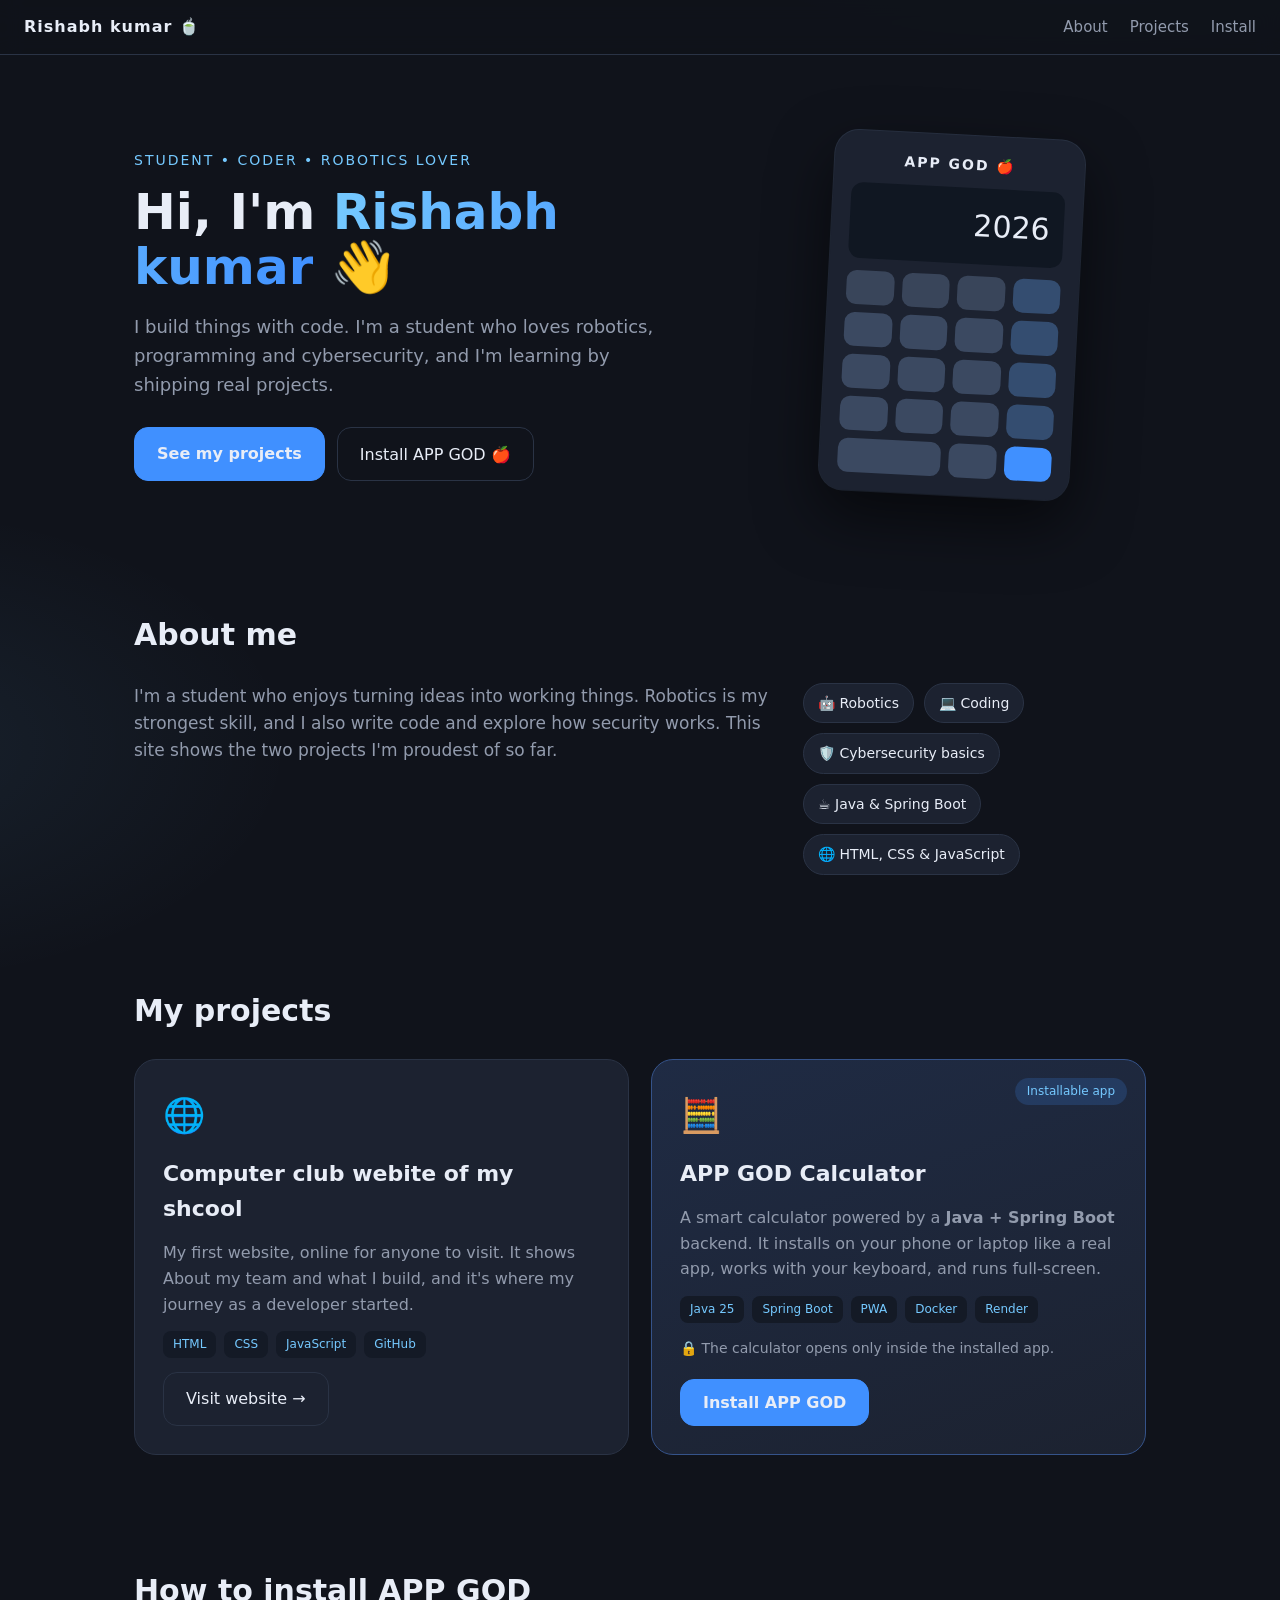
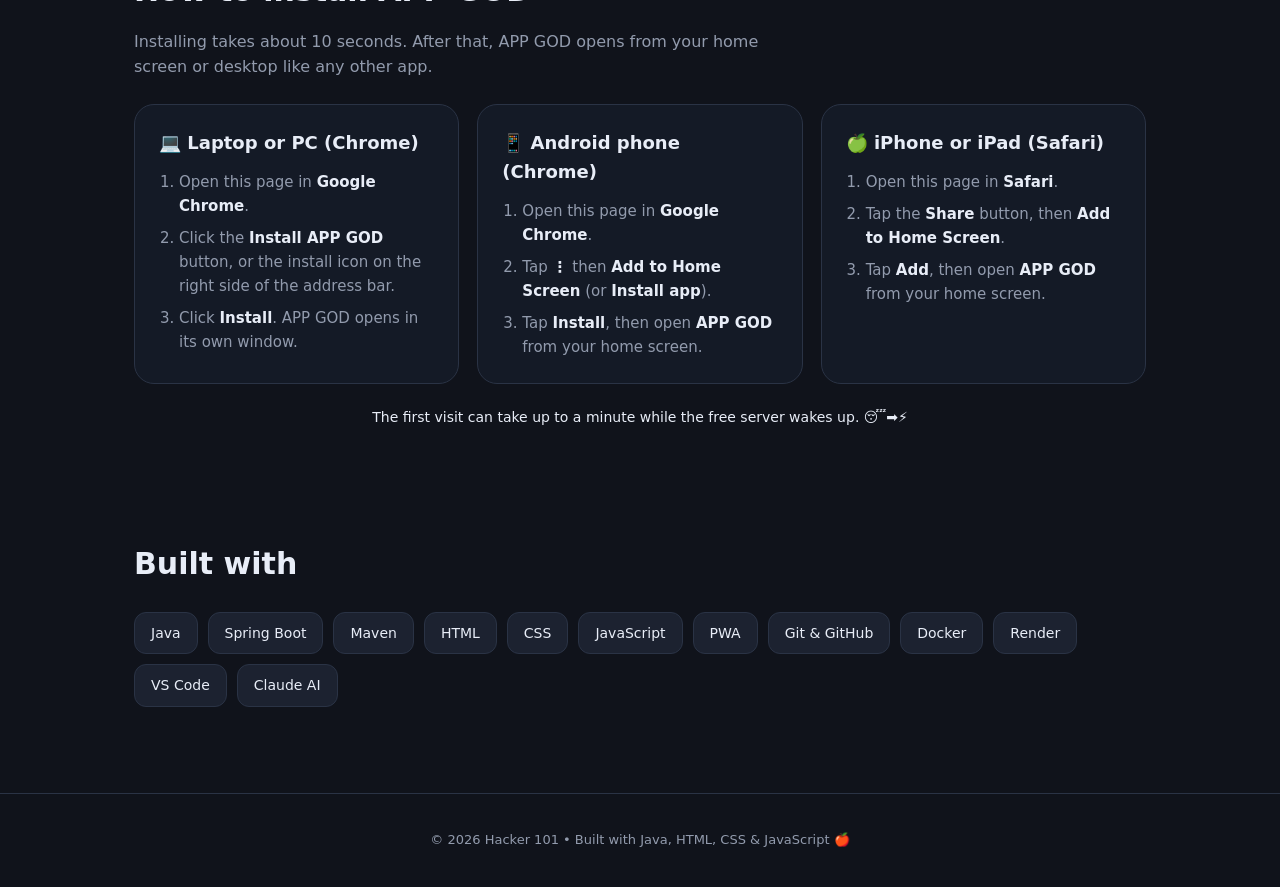
==== appgod/appgod/src/main/resources/static/index.html @ dd10c8e0 "Several cool things added" ====
<!DOCTYPE html>
<html lang="en">
<head>
    <meta charset="UTF-8">
    <meta name="viewport" content="width=device-width, initial-scale=1.0">
    <title>Hacker 101 | Student Developer &amp; APP GOD Calculator</title>
    <meta name="description" content="Hi, I'm Rishabh kumar, a student who loves coding, robotics and cybersecurity. Explore my personal portfolio website and install APP GOD, my Java-powered calculator app.">
    <meta name="theme-color" content="#10131b">
    <meta property="og:title" content="Rishabh kumar | Student Developer">
    <meta property="og:description" content="My portfolio website and APP GOD, a Java-powered installable calculator app.">
    <meta property="og:type" content="website">
    <link rel="manifest" href="manifest.json">
    <link rel="icon" href="icon-192.png">
    <link rel="apple-touch-icon" href="icon-192.png">
    <link rel="stylesheet" href="site.css">
</head>
<body>

<header class="nav">
    <a class="brand" href="#top">Rishabh kumar <span>🍵</span></a>
    <nav>
        <a href="#about">About</a>
        <a href="#projects">Projects</a>
        <a href="#install">Install</a>
    </nav>
</header>

<main id="top">

    <!-- HERO -->
    <section class="hero">
        <div class="hero-text">
            <p class="eyebrow">Student &bull; Coder &bull; Robotics lover</p>
            <h1>Hi, I'm <span class="grad">Rishabh kumar</span> 👋</h1>
            <p class="lead">I build things with code. I'm a student who loves robotics, programming and cybersecurity, and I'm learning by shipping real projects.</p>
            <div class="actions">
                <a class="btn primary" href="#projects">See my projects</a>
                <button class="btn ghost" id="heroInstall" type="button">Install APP GOD 🍎</button>
            </div>
        </div>

        <div class="hero-visual" aria-hidden="true">
            <div class="mini-calc">
                <div class="mini-title">APP GOD 🍎</div>
                <div class="mini-display">2026</div>
                <div class="mini-grid">
                    <i class="s"></i><i class="s"></i><i class="s"></i><i class="o"></i>
                    <i></i><i></i><i></i><i class="o"></i>
                    <i></i><i></i><i></i><i class="o"></i>
                    <i></i><i></i><i></i><i class="o"></i>
                    <i class="z"></i><i></i><i class="e"></i>
                </div>
            </div>
        </div>
    </section>

    <!-- ABOUT -->
    <section id="about" class="section">
        <h2>About me</h2>
        <div class="about-grid">
            <p>I'm a student who enjoys turning ideas into working things. Robotics is my strongest skill, and I also write code and explore how security works. This site shows the two projects I'm proudest of so far.</p>
            <ul class="skills">
                <li>🤖 Robotics</li>
                <li>💻 Coding</li>
                <li>🛡️ Cybersecurity basics</li>
                <li>☕ Java &amp; Spring Boot</li>
                <li>🌐 HTML, CSS &amp; JavaScript</li>
            </ul>
        </div>
    </section>

    <!-- PROJECTS -->
    <section id="projects" class="section">
        <h2>My projects</h2>
        <div class="cards">

            <article class="card">
                <div class="card-icon">🌐</div>
                <h3>Computer club webite of my shcool</h3>
                <p>My first website, online for anyone to visit. It shows About my team and what I build, and it's where my journey as a developer started.</p>
                <ul class="tags"><li>HTML</li><li>CSS</li><li>JavaScript</li><li>GitHub</li></ul>
                <a class="btn ghost" id="portfolioLink" href= "https://renuyadavdob1991-lab.github.io/Computer-club-website/#projects " target="_blank" rel="noopener">Visit website →</a>
            </article>

            <article class="card featured">
                <div class="badge">Installable app</div>
                <div class="card-icon">🧮</div>
                <h3>APP GOD Calculator</h3>
                <p>A smart calculator powered by a <strong>Java + Spring Boot</strong> backend. It installs on your phone or laptop like a real app, works with your keyboard, and runs full-screen.</p>
                <ul class="tags"><li>Java 25</li><li>Spring Boot</li><li>PWA</li><li>Docker</li><li>Render</li></ul>
                <p class="note">🔒 The calculator opens only inside the installed app.</p>
                <div class="actions">
                    <button class="btn primary" id="cardInstall" type="button">Install APP GOD</button>
                    <a class="btn ghost" id="openCalc" href="calculator.html" hidden>Open calculator</a>
                </div>
            </article>

        </div>
    </section>

    <!-- INSTALL -->
    <section id="install" class="section">
        <h2>How to install APP GOD</h2>
        <p class="sub" id="installMsg">Installing takes about 10 seconds. After that, APP GOD opens from your home screen or desktop like any other app.</p>
        <div class="steps">
            <div class="step-box">
                <h3>💻 Laptop or PC (Chrome)</h3>
                <ol>
                    <li>Open this page in <strong>Google Chrome</strong>.</li>
                    <li>Click the <strong>Install APP GOD</strong> button, or the install icon on the right side of the address bar.</li>
                    <li>Click <strong>Install</strong>. APP GOD opens in its own window.</li>
                </ol>
            </div>
            <div class="step-box">
                <h3>📱 Android phone (Chrome)</h3>
                <ol>
                    <li>Open this page in <strong>Google Chrome</strong>.</li>
                    <li>Tap <strong>⋮</strong> then <strong>Add to Home Screen</strong> (or <strong>Install app</strong>).</li>
                    <li>Tap <strong>Install</strong>, then open <strong>APP GOD</strong> from your home screen.</li>
                </ol>
            </div>
            <div class="step-box">
                <h3>🍏 iPhone or iPad (Safari)</h3>
                <ol>
                    <li>Open this page in <strong>Safari</strong>.</li>
                    <li>Tap the <strong>Share</strong> button, then <strong>Add to Home Screen</strong>.</li>
                    <li>Tap <strong>Add</strong>, then open <strong>APP GOD</strong> from your home screen.</li>
                </ol>
            </div>
        </div>
        <p class="note center">The first visit can take up to a minute while the free server wakes up. 😴➡️⚡</p>
    </section>

    <!-- BUILT WITH -->
    <section class="section">
        <h2>Built with</h2>
        <ul class="chips">
            <li>Java</li><li>Spring Boot</li><li>Maven</li><li>HTML</li><li>CSS</li><li>JavaScript</li>
            <li>PWA</li><li>Git &amp; GitHub</li><li>Docker</li><li>Render</li><li>VS Code</li><li>Claude AI</li>
        </ul>
    </section>

</main>

<footer class="foot">
    <p>&copy; 2026 Hacker 101 &bull; Built with Java, HTML, CSS &amp; JavaScript 🍎</p>
</footer>

<script src="site.js"></script>
</body>
</html>
---- appgod/appgod/src/main/resources/static/site.css ----
:root {
    --bg: #10131b;
    --panel: #1c2230;
    --panel-2: #141a26;
    --line: #2a3345;
    --text: #e8edf7;
    --muted: #929bad;
    --blue: #4090ff;
    --cyan: #75c9ff;
}

* {
    margin: 0;
    padding: 0;
    box-sizing: border-box;
}

html {
    scroll-behavior: smooth;
    scroll-padding-top: 76px;
}

body {
    font-family: system-ui, -apple-system, "Segoe UI", Roboto, Arial, sans-serif;
    background:
        radial-gradient(900px 500px at 85% -10%, rgba(64, 144, 255, 0.18), transparent 60%),
        radial-gradient(700px 400px at -10% 30%, rgba(117, 201, 255, 0.08), transparent 60%),
        var(--bg);
    color: var(--text);
    line-height: 1.6;
}

a { color: inherit; text-decoration: none; }
ul { list-style: none; }

/* NAV */
.nav {
    position: sticky;
    top: 0;
    z-index: 10;
    display: flex;
    justify-content: space-between;
    align-items: center;
    padding: 14px 24px;
    background: rgba(16, 19, 27, 0.85);
    backdrop-filter: blur(10px);
    border-bottom: 1px solid var(--line);
}

.brand { font-weight: 700; letter-spacing: 1px; }
.nav nav { display: flex; gap: 22px; }
.nav nav a { color: var(--muted); font-size: 15px; transition: color 0.15s; }
.nav nav a:hover { color: var(--cyan); }

main { max-width: 1060px; margin: 0 auto; padding: 0 24px; }

/* HERO */
.hero {
    display: grid;
    grid-template-columns: 1.2fr 0.8fr;
    gap: 40px;
    align-items: center;
    padding: 80px 0 60px;
}

.eyebrow {
    color: var(--cyan);
    font-size: 14px;
    letter-spacing: 2px;
    text-transform: uppercase;
    margin-bottom: 14px;
}

.hero h1 {
    font-size: clamp(34px, 5vw, 50px);
    line-height: 1.1;
    margin-bottom: 18px;
}

.grad {
    background: linear-gradient(90deg, var(--cyan), var(--blue));
    -webkit-background-clip: text;
    background-clip: text;
    color: transparent;
}

.lead { color: var(--muted); font-size: 18px; max-width: 520px; margin-bottom: 28px; }

.actions { display: flex; flex-wrap: wrap; gap: 12px; }

.btn {
    display: inline-block;
    padding: 13px 22px;
    border-radius: 14px;
    border: 1px solid var(--line);
    font-size: 16px;
    font-family: inherit;
    cursor: pointer;
    color: var(--text);
    background: transparent;
    transition: transform 0.15s, background 0.15s, border-color 0.15s;
}

.btn[hidden] { display: none; }
.btn:hover { transform: translateY(-2px); border-color: var(--cyan); }
.btn.primary { background: var(--blue); border-color: var(--blue); font-weight: 600; }
.btn.primary:hover { background: #5aa0ff; }
.btn.ghost:hover { background: rgba(117, 201, 255, 0.08); }

/* MINI CALCULATOR */
.hero-visual { display: flex; justify-content: center; }

.mini-calc {
    width: 250px;
    padding: 18px;
    border-radius: 24px;
    background: var(--panel);
    box-shadow: 0 25px 60px rgba(0, 0, 0, 0.55), 0 0 0 1px var(--line);
    transform: rotate(3deg);
}

.mini-title { text-align: center; font-weight: 700; letter-spacing: 2px; font-size: 14px; margin-bottom: 12px; }

.mini-display {
    background: #101722;
    border-radius: 12px;
    padding: 14px;
    text-align: right;
    font-size: 30px;
    margin-bottom: 12px;
}

.mini-grid { display: grid; grid-template-columns: repeat(4, 1fr); gap: 8px; }
.mini-grid i { height: 34px; border-radius: 10px; background: #3b4961; }
.mini-grid i.s { background: #39455a; }
.mini-grid i.o { background: #344d70; }
.mini-grid i.z { grid-column: span 2; }
.mini-grid i.e { background: var(--blue); }

/* SECTIONS */
.section { padding: 56px 0; }
.section h2 { font-size: 30px; margin-bottom: 24px; }
.sub { color: var(--muted); margin: -10px 0 24px; max-width: 640px; }

.about-grid { display: grid; grid-template-columns: 1.3fr 0.7fr; gap: 32px; align-items: start; }
.about-grid p { color: var(--muted); font-size: 17px; }

.skills { display: flex; flex-wrap: wrap; gap: 10px; }
.skills li {
    padding: 8px 14px;
    border-radius: 999px;
    background: var(--panel);
    border: 1px solid var(--line);
    font-size: 14px;
}

/* CARDS */
.cards { display: grid; grid-template-columns: repeat(2, 1fr); gap: 22px; }

.card {
    position: relative;
    display: flex;
    flex-direction: column;
    gap: 14px;
    padding: 28px;
    border-radius: 22px;
    background: var(--panel);
    border: 1px solid var(--line);
    transition: transform 0.2s, border-color 0.2s;
}

.card:hover { transform: translateY(-4px); border-color: var(--cyan); }
.card.featured { background: linear-gradient(160deg, #1f2b44, var(--panel)); border-color: #35538a; }
.card .btn { align-self: flex-start; margin-top: auto; }
.card .actions { margin-top: auto; }
.card-icon { font-size: 34px; }
.card h3 { font-size: 22px; }
.card p { color: var(--muted); }

.badge {
    position: absolute;
    top: 18px;
    right: 18px;
    padding: 4px 12px;
    border-radius: 999px;
    background: rgba(64, 144, 255, 0.18);
    color: var(--cyan);
    font-size: 12px;
}

.tags { display: flex; flex-wrap: wrap; gap: 8px; }
.tags li { font-size: 12px; padding: 4px 10px; border-radius: 8px; background: var(--panel-2); color: var(--cyan); }

.note { font-size: 14px; }
.note.center { text-align: center; margin-top: 22px; }

/* INSTALL STEPS */
.steps { display: grid; grid-template-columns: repeat(3, 1fr); gap: 18px; }

.step-box {
    padding: 24px;
    border-radius: 20px;
    background: var(--panel-2);
    border: 1px solid var(--line);
}

.step-box h3 { font-size: 18px; margin-bottom: 12px; }
.step-box ol { padding-left: 20px; color: var(--muted); font-size: 15px; display: grid; gap: 8px; }
.step-box strong { color: var(--text); }

#install.flash .steps { animation: flash 1.2s ease; }
@keyframes flash {
    0%, 100% { box-shadow: none; }
    40% { box-shadow: 0 0 0 3px var(--blue); border-radius: 20px; }
}

/* CHIPS + FOOTER */
.chips { display: flex; flex-wrap: wrap; gap: 10px; }
.chips li { padding: 9px 16px; border-radius: 12px; background: var(--panel); border: 1px solid var(--line); font-size: 14px; }

.foot { text-align: center; padding: 36px 24px; color: var(--muted); font-size: 13px; border-top: 1px solid var(--line); margin-top: 30px; }

/* MOBILE */
@media (max-width: 820px) {
    .hero { grid-template-columns: 1fr; padding-top: 48px; gap: 30px; }
    .hero-visual { order: -1; }
    .mini-calc { width: 210px; }
    .about-grid, .cards, .steps { grid-template-columns: 1fr; }
    .nav { padding: 12px 16px; }
    .nav nav { gap: 14px; }
    main { padding: 0 16px; }
}

@media (prefers-reduced-motion: reduce) {
    * { animation: none !important; transition: none !important; scroll-behavior: auto !important; }
}
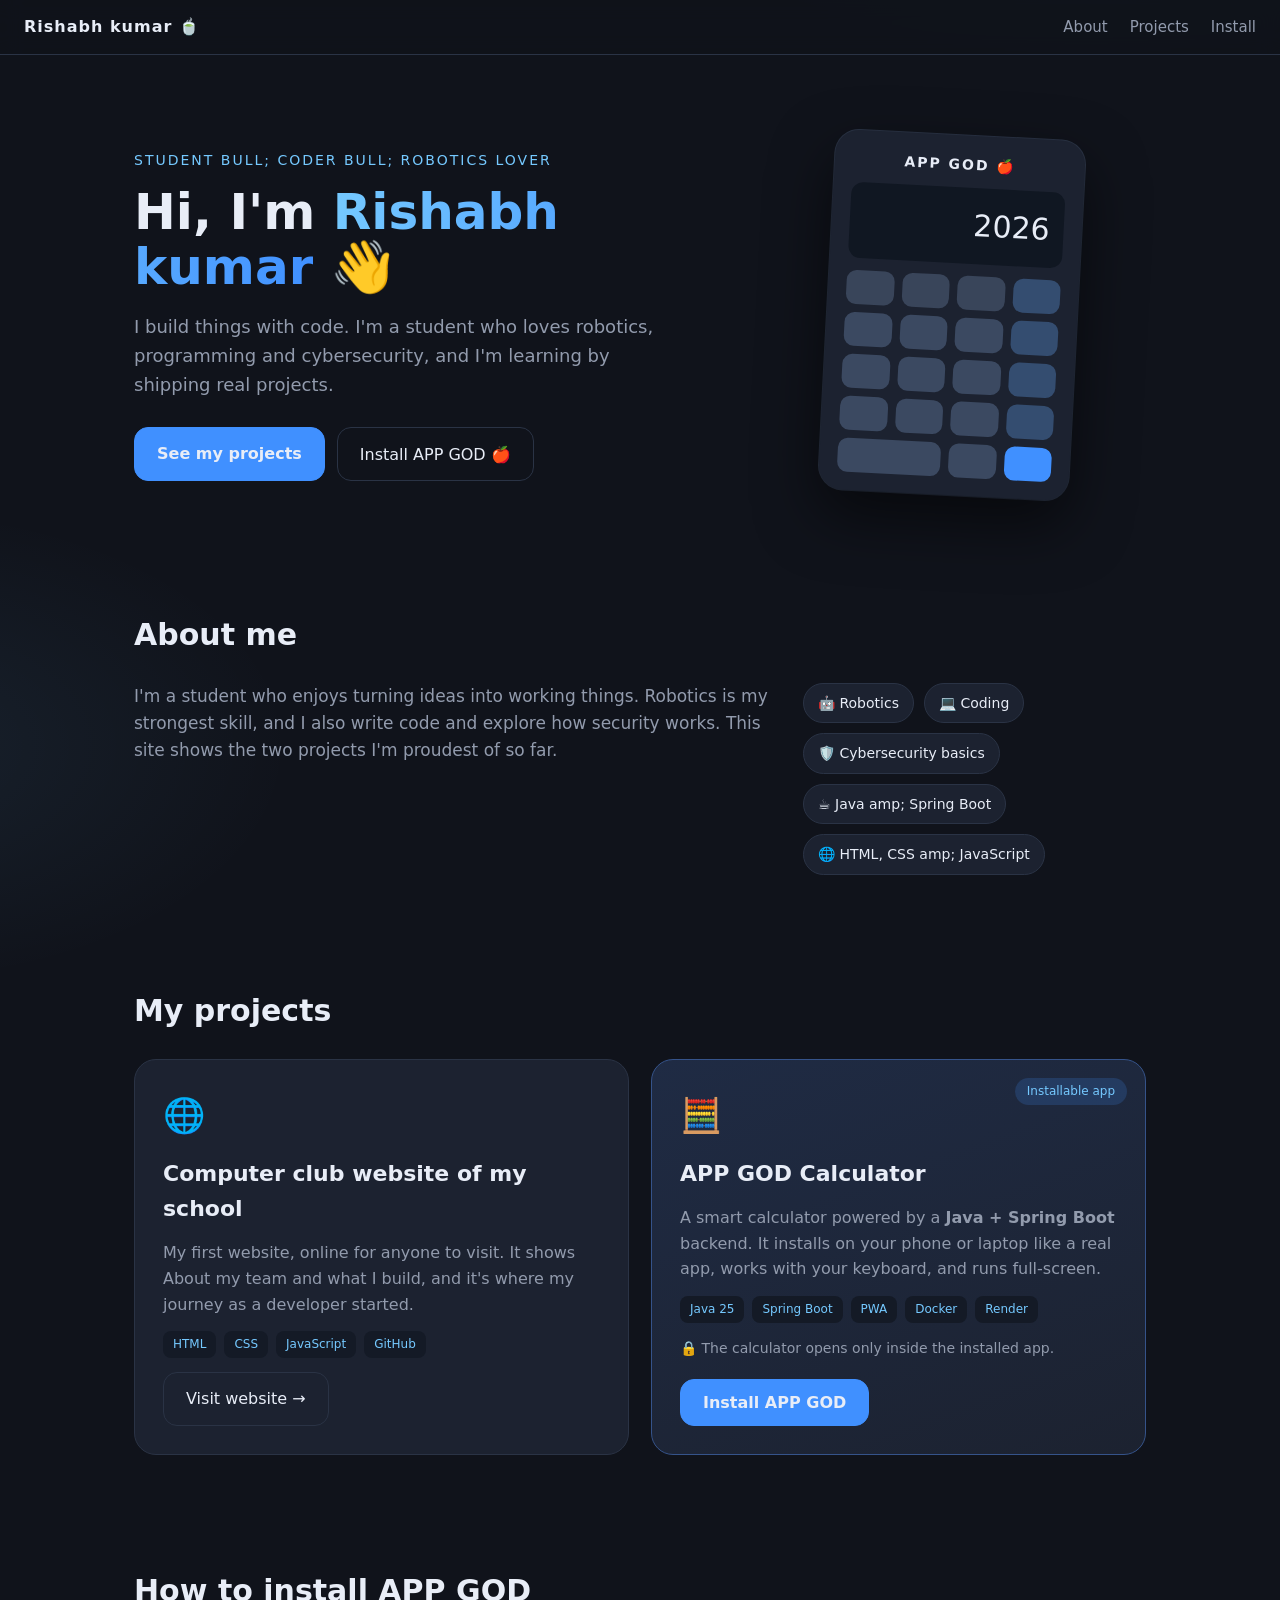
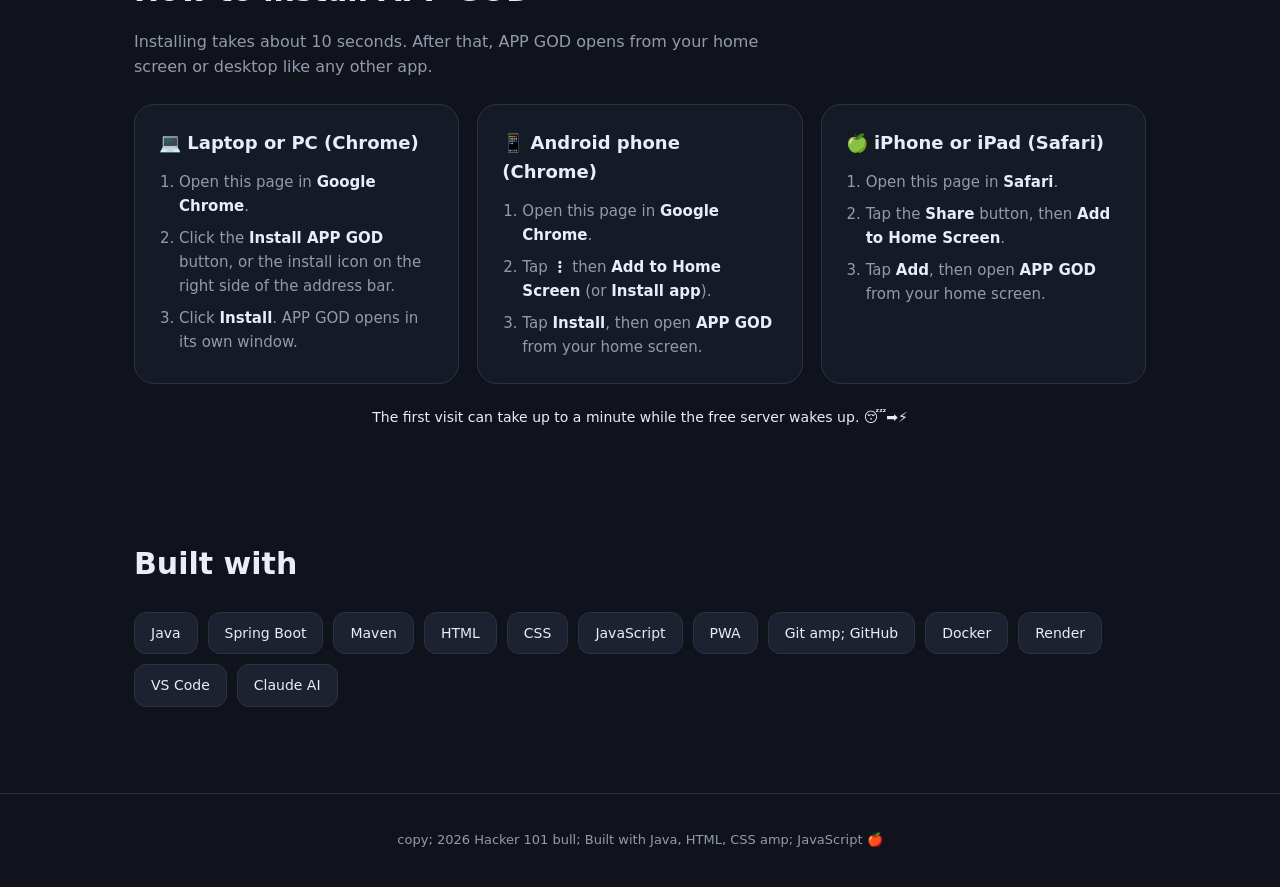
==== commit d12773d9: "Merge branch 'main' of https://github.com/renuyadavdob1991-lab/AppGod" ====
--- a/appgod/appgod/src/main/resources/static/index.html
+++ b/appgod/appgod/src/main/resources/static/index.html
@@ -3,7 +3,7 @@
 <head>
     <meta charset="UTF-8">
     <meta name="viewport" content="width=device-width, initial-scale=1.0">
-    <title>Hacker 101 | Student Developer &amp; APP GOD Calculator</title>
+    <title>Hacker 101 | Student Developer amp; APP GOD Calculator</title>
     <meta name="description" content="Hi, I'm Rishabh kumar, a student who loves coding, robotics and cybersecurity. Explore my personal portfolio website and install APP GOD, my Java-powered calculator app.">
     <meta name="theme-color" content="#10131b">
     <meta property="og:title" content="Rishabh kumar | Student Developer">
@@ -30,7 +30,7 @@
     <!-- HERO -->
     <section class="hero">
         <div class="hero-text">
-            <p class="eyebrow">Student &bull; Coder &bull; Robotics lover</p>
+            <p class="eyebrow">Student bull; Coder bull; Robotics lover</p>
             <h1>Hi, I'm <span class="grad">Rishabh kumar</span> 👋</h1>
             <p class="lead">I build things with code. I'm a student who loves robotics, programming and cybersecurity, and I'm learning by shipping real projects.</p>
             <div class="actions">
@@ -63,8 +63,8 @@
                 <li>🤖 Robotics</li>
                 <li>💻 Coding</li>
                 <li>🛡️ Cybersecurity basics</li>
-                <li>☕ Java &amp; Spring Boot</li>
-                <li>🌐 HTML, CSS &amp; JavaScript</li>
+                <li>☕ Java amp; Spring Boot</li>
+                <li>🌐 HTML, CSS amp; JavaScript</li>
             </ul>
         </div>
     </section>
@@ -76,7 +76,7 @@
 
             <article class="card">
                 <div class="card-icon">🌐</div>
-                <h3>Computer club webite of my shcool</h3>
+                <h3>Computer club website of my school</h3>
                 <p>My first website, online for anyone to visit. It shows About my team and what I build, and it's where my journey as a developer started.</p>
                 <ul class="tags"><li>HTML</li><li>CSS</li><li>JavaScript</li><li>GitHub</li></ul>
                 <a class="btn ghost" id="portfolioLink" href= "https://renuyadavdob1991-lab.github.io/Computer-club-website/#projects " target="_blank" rel="noopener">Visit website →</a>
@@ -136,14 +136,14 @@
         <h2>Built with</h2>
         <ul class="chips">
             <li>Java</li><li>Spring Boot</li><li>Maven</li><li>HTML</li><li>CSS</li><li>JavaScript</li>
-            <li>PWA</li><li>Git &amp; GitHub</li><li>Docker</li><li>Render</li><li>VS Code</li><li>Claude AI</li>
+            <li>PWA</li><li>Git amp; GitHub</li><li>Docker</li><li>Render</li><li>VS Code</li><li>Claude AI</li>
         </ul>
     </section>
 
 </main>
 
 <footer class="foot">
-    <p>&copy; 2026 Hacker 101 &bull; Built with Java, HTML, CSS &amp; JavaScript 🍎</p>
+    <p>copy; 2026 Hacker 101 bull; Built with Java, HTML, CSS amp; JavaScript 🍎</p>
 </footer>
 
 <script src="site.js"></script>
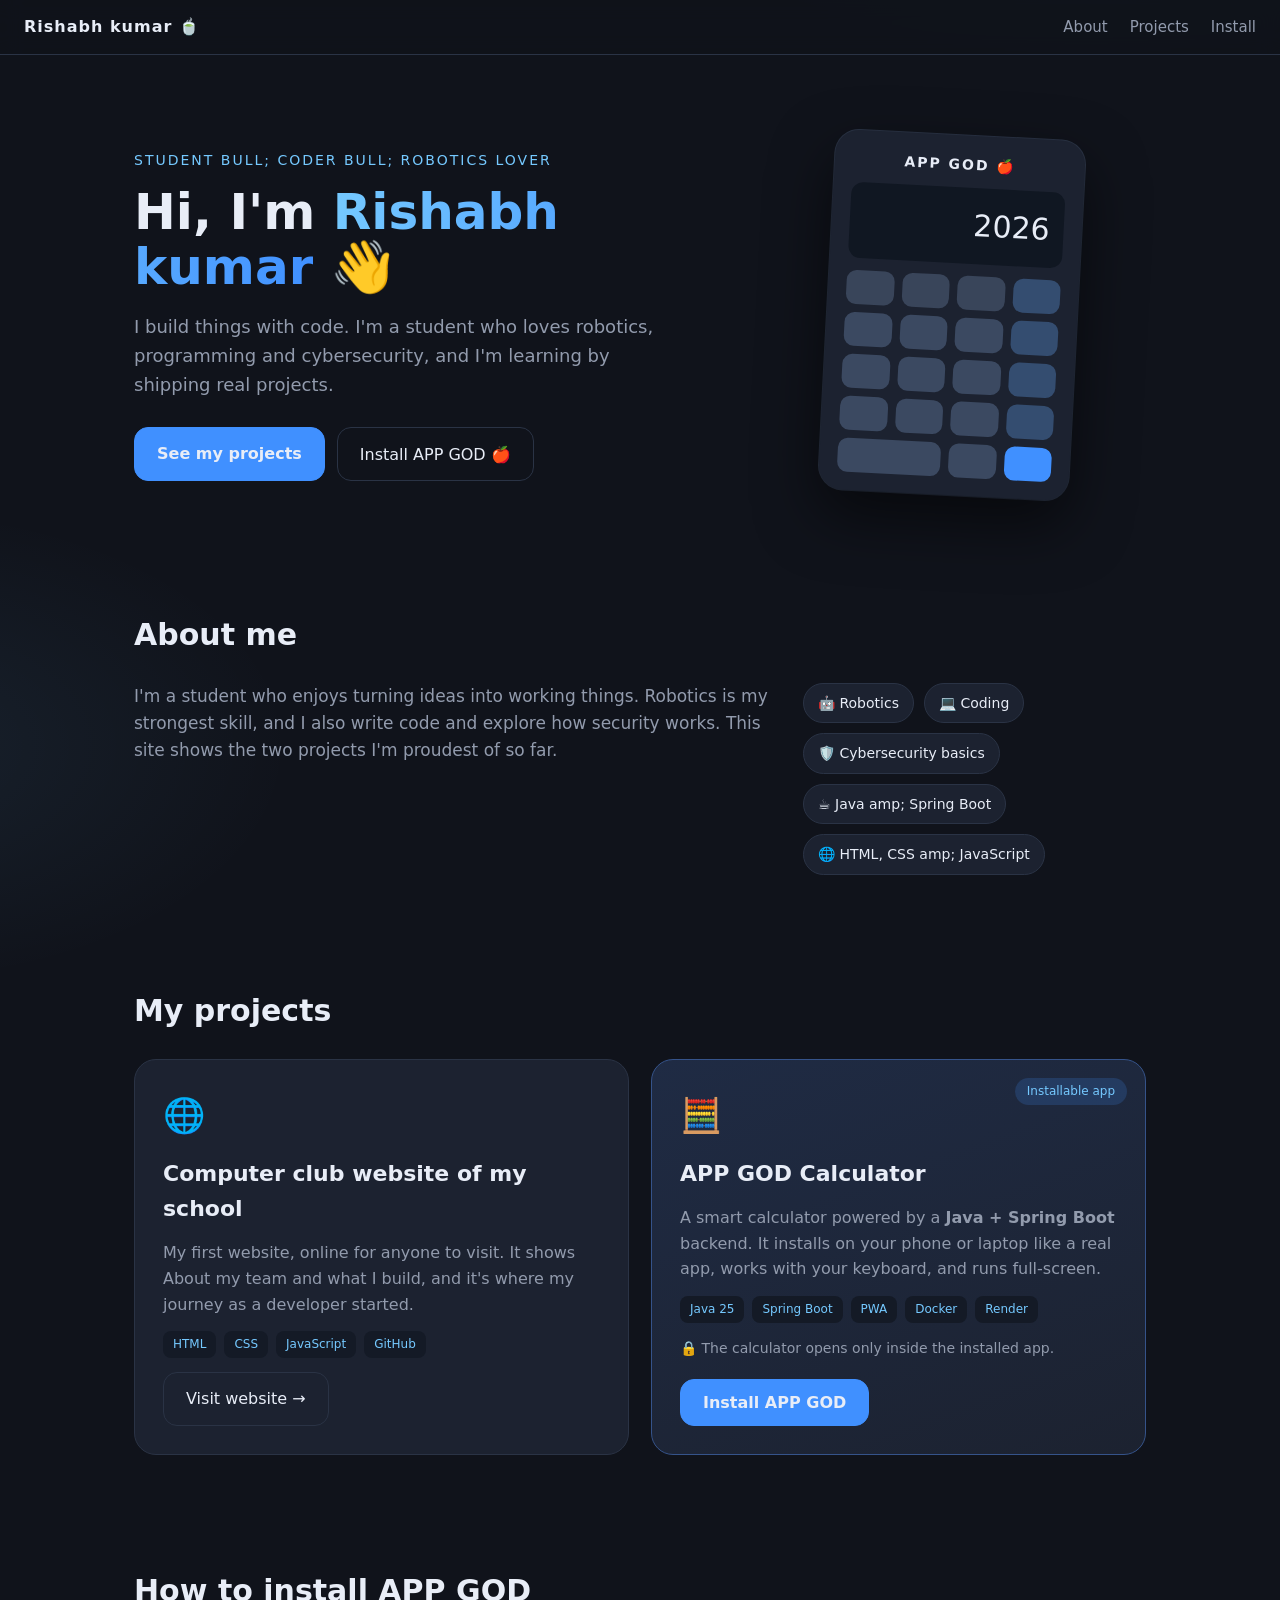
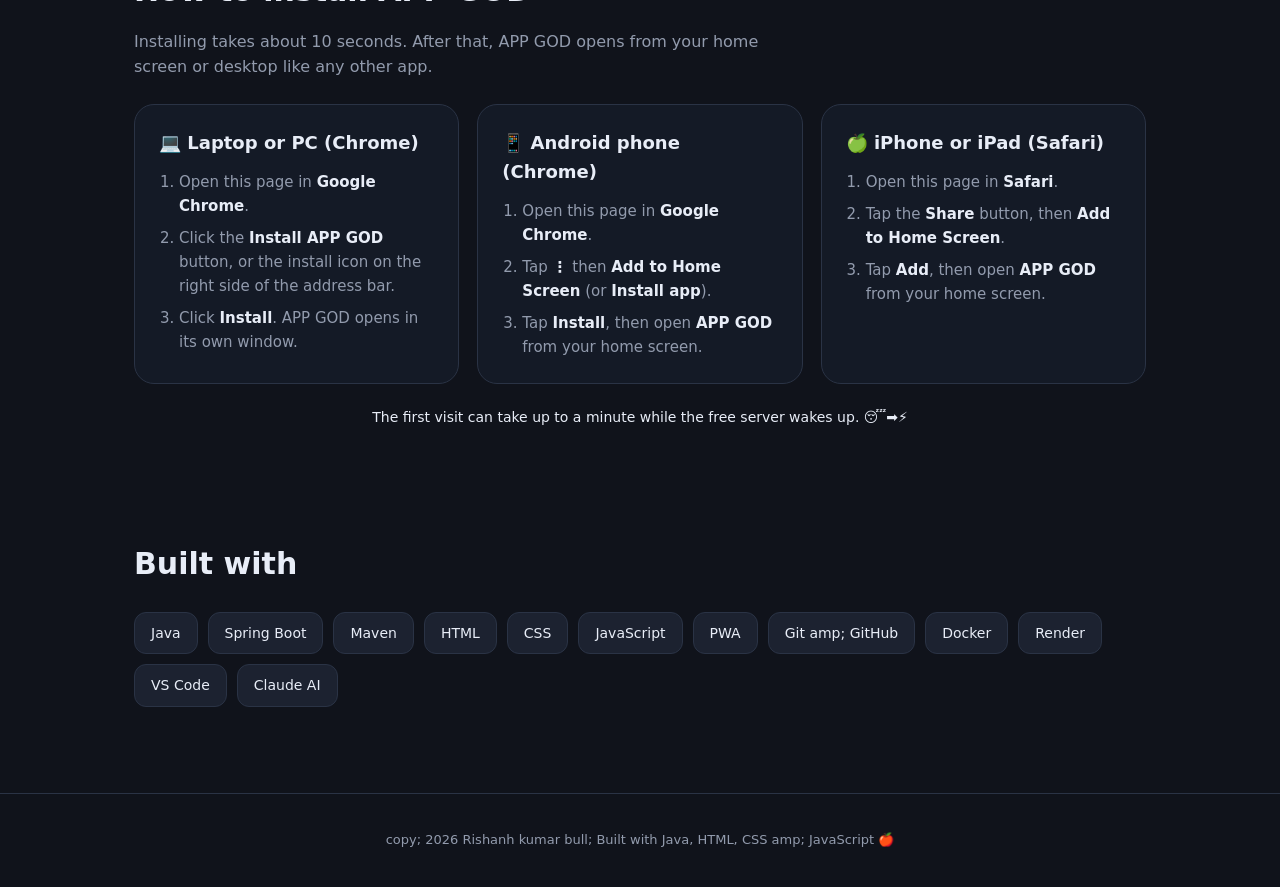
==== commit 93754db8: "bit chnges" ====
--- a/appgod/appgod/src/main/resources/static/index.html
+++ b/appgod/appgod/src/main/resources/static/index.html
@@ -143,7 +143,7 @@
 </main>
 
 <footer class="foot">
-    <p>copy; 2026 Hacker 101 bull; Built with Java, HTML, CSS amp; JavaScript 🍎</p>
+    <p>copy; 2026 Rishanh kumar bull; Built with Java, HTML, CSS amp; JavaScript 🍎</p>
 </footer>
 
 <script src="site.js"></script>
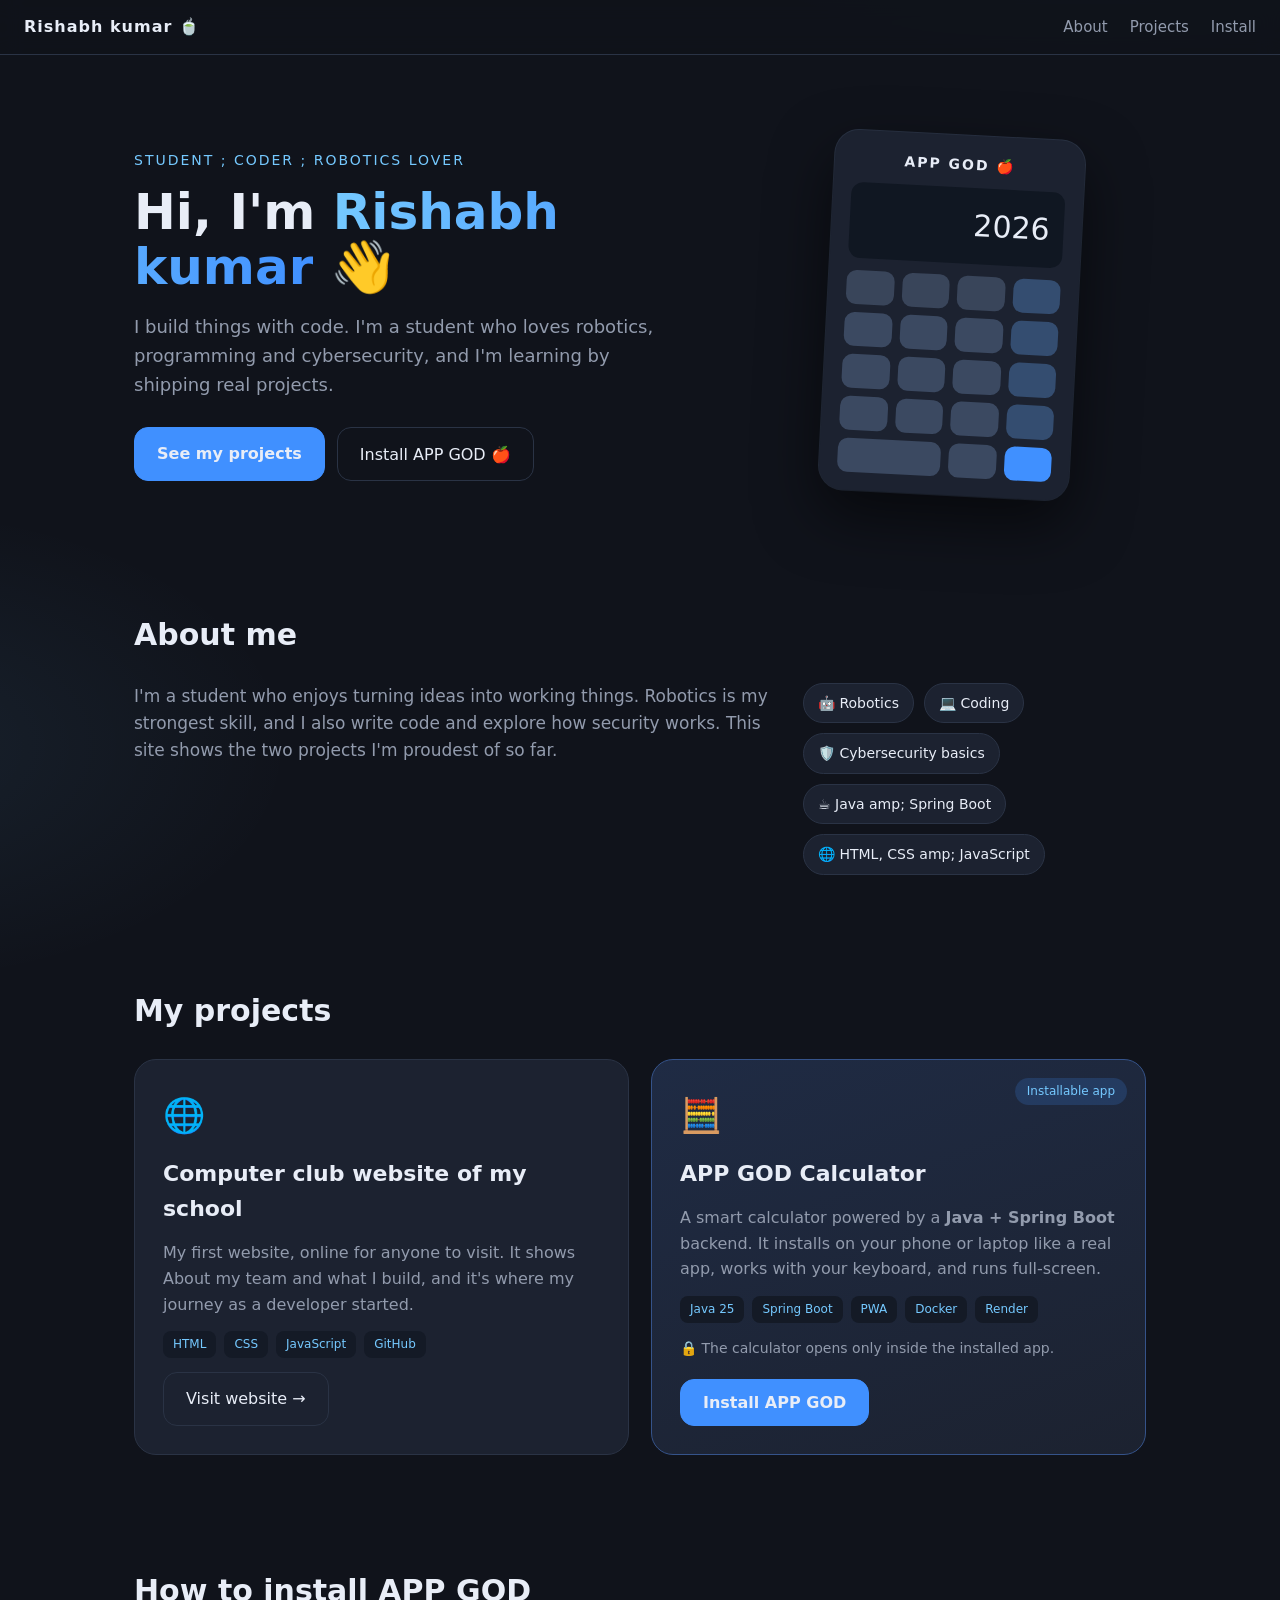
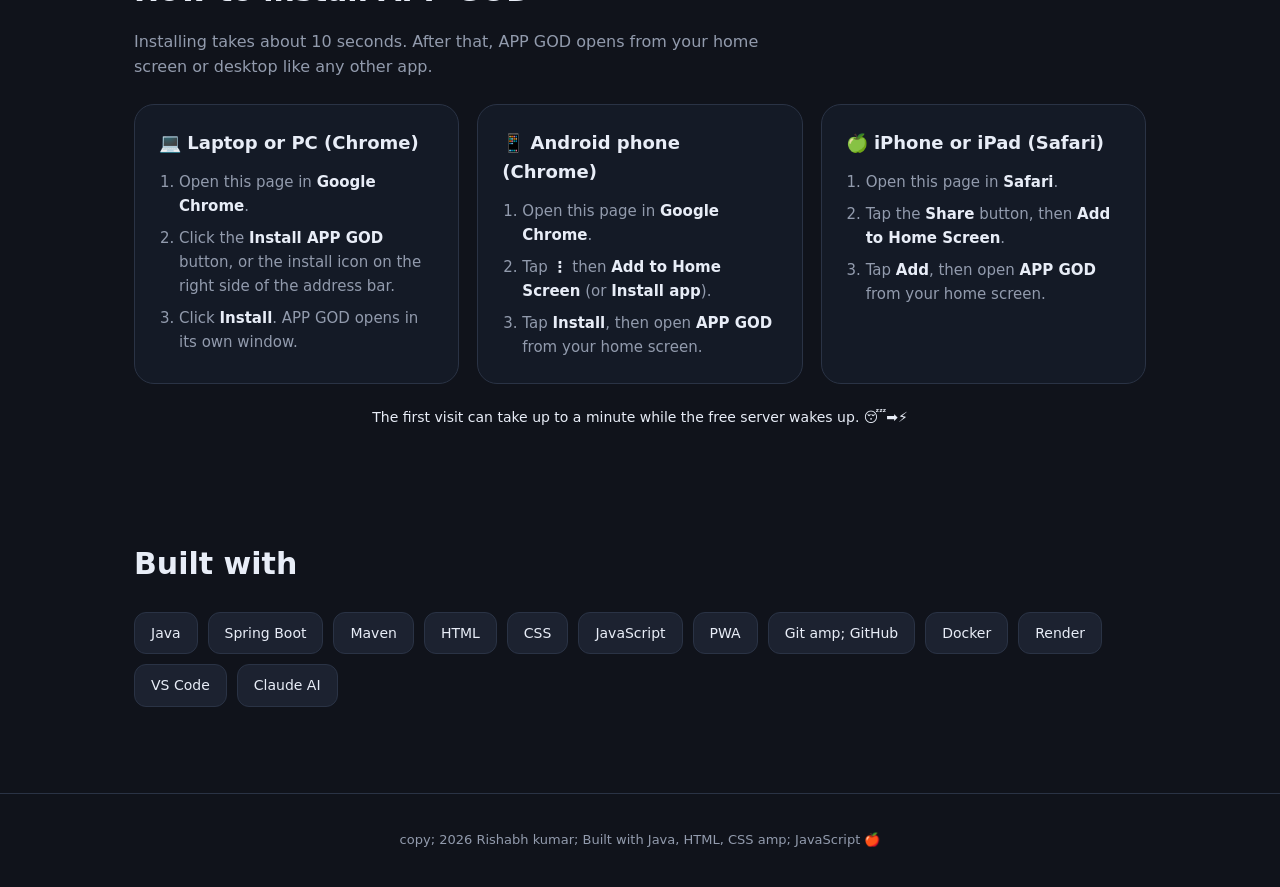
==== commit 1852c12d: "fucking silly mistake" ====
--- a/appgod/appgod/src/main/resources/static/index.html
+++ b/appgod/appgod/src/main/resources/static/index.html
@@ -3,9 +3,10 @@
 <head>
     <meta charset="UTF-8">
     <meta name="viewport" content="width=device-width, initial-scale=1.0">
-    <title>Hacker 101 | Student Developer amp; APP GOD Calculator</title>
+    <title>APP GOD Calculator | Installable Java Calculator App by Hacker 101</title>
     <meta name="description" content="Hi, I'm Rishabh kumar, a student who loves coding, robotics and cybersecurity. Explore my personal portfolio website and install APP GOD, my Java-powered calculator app.">
     <meta name="theme-color" content="#10131b">
+    <link rel="canonical" href="https://appgod.onrender.com/">
     <meta property="og:title" content="Rishabh kumar | Student Developer">
     <meta property="og:description" content="My portfolio website and APP GOD, a Java-powered installable calculator app.">
     <meta property="og:type" content="website">
@@ -30,7 +31,7 @@
     <!-- HERO -->
     <section class="hero">
         <div class="hero-text">
-            <p class="eyebrow">Student bull; Coder bull; Robotics lover</p>
+            <p class="eyebrow">Student ; Coder ; Robotics lover</p>
             <h1>Hi, I'm <span class="grad">Rishabh kumar</span> 👋</h1>
             <p class="lead">I build things with code. I'm a student who loves robotics, programming and cybersecurity, and I'm learning by shipping real projects.</p>
             <div class="actions">
@@ -143,7 +144,7 @@
 </main>
 
 <footer class="foot">
-    <p>copy; 2026 Rishanh kumar bull; Built with Java, HTML, CSS amp; JavaScript 🍎</p>
+    <p>copy; 2026 Rishabh kumar; Built with Java, HTML, CSS amp; JavaScript 🍎</p>
 </footer>
 
 <script src="site.js"></script>
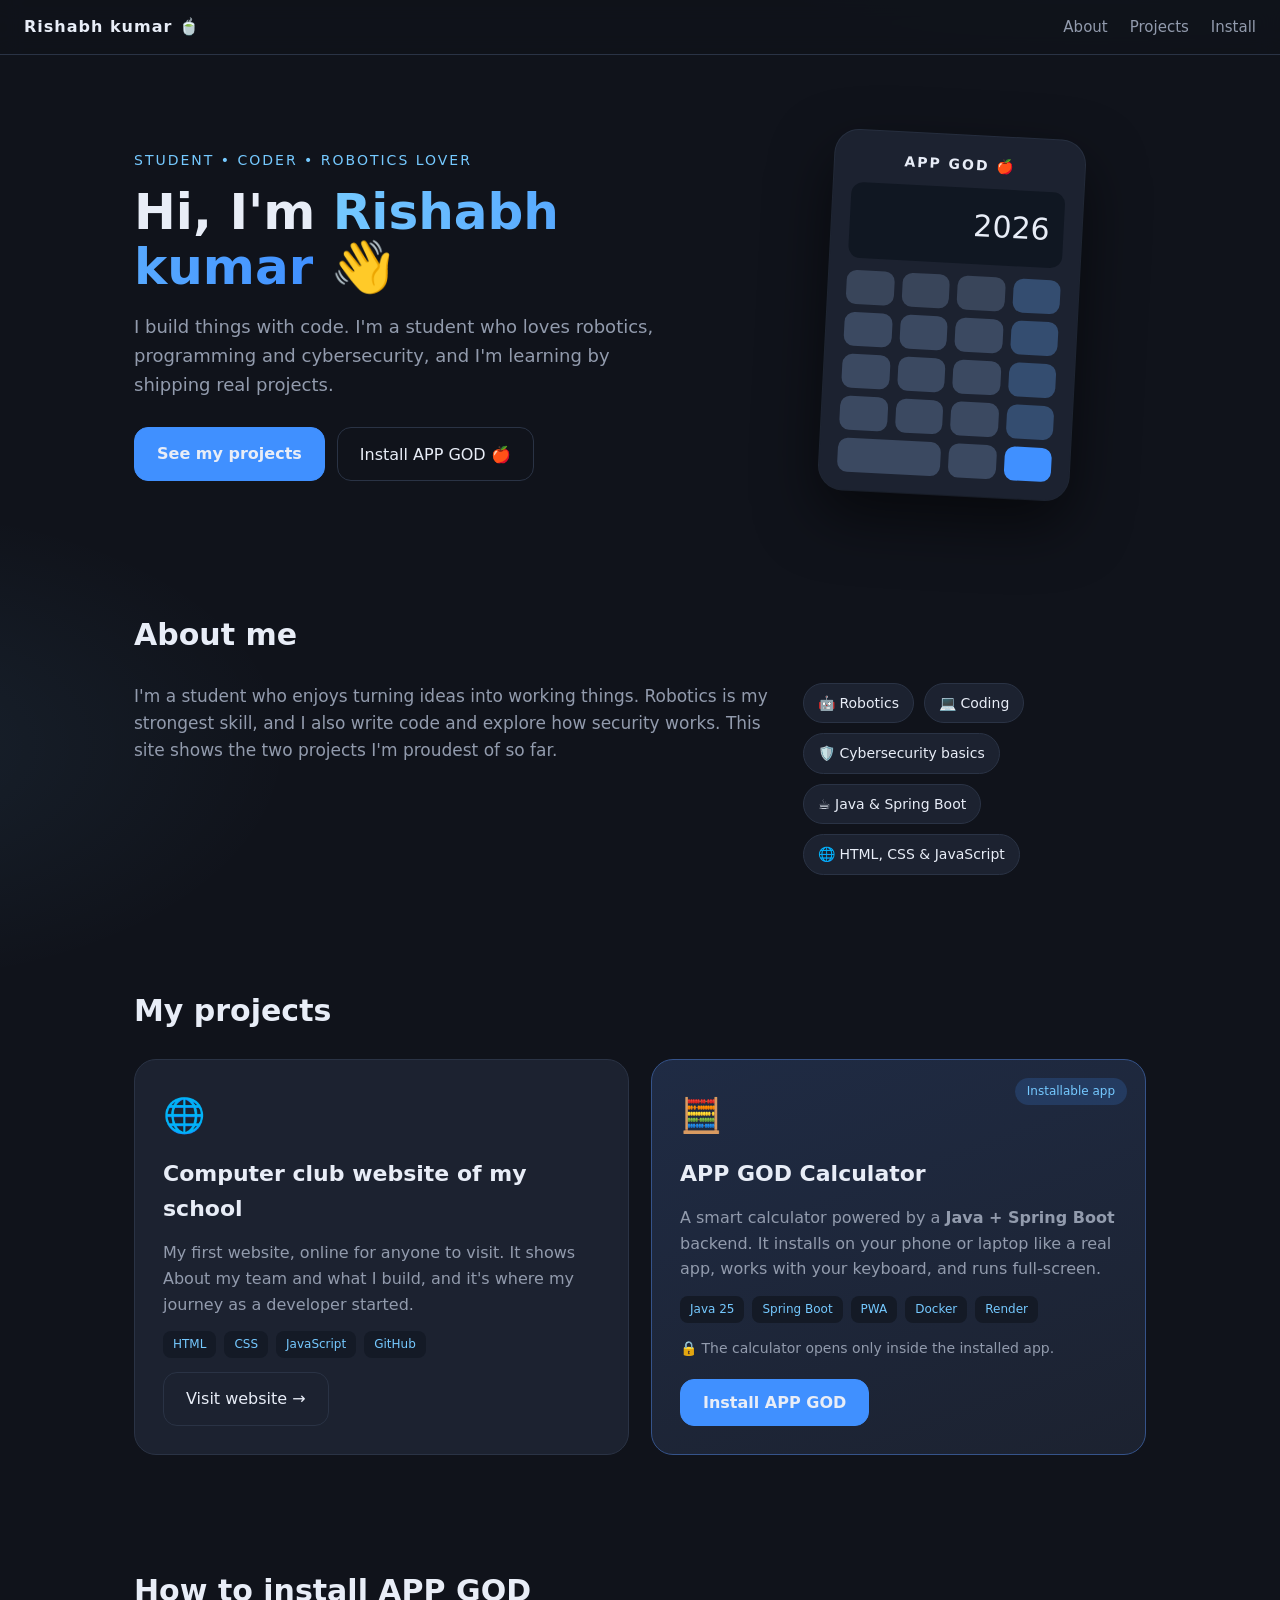
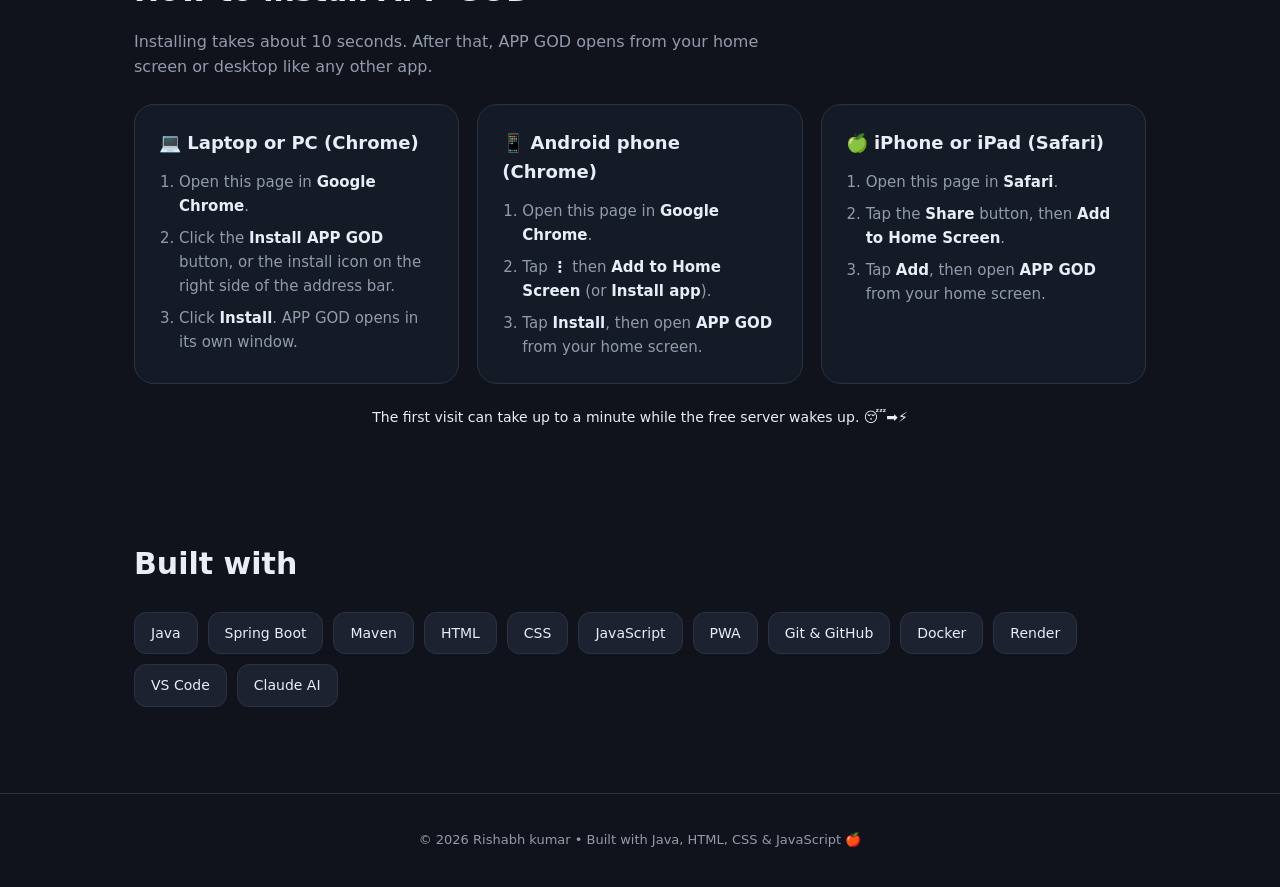
==== commit 255f50b0: "Mistakes" ====
--- a/appgod/appgod/src/main/resources/static/index.html
+++ b/appgod/appgod/src/main/resources/static/index.html
@@ -31,7 +31,7 @@
     <!-- HERO -->
     <section class="hero">
         <div class="hero-text">
-            <p class="eyebrow">Student ; Coder ; Robotics lover</p>
+            <p class="eyebrow">Student • Coder • Robotics lover</p>
             <h1>Hi, I'm <span class="grad">Rishabh kumar</span> 👋</h1>
             <p class="lead">I build things with code. I'm a student who loves robotics, programming and cybersecurity, and I'm learning by shipping real projects.</p>
             <div class="actions">
@@ -64,8 +64,8 @@
                 <li>🤖 Robotics</li>
                 <li>💻 Coding</li>
                 <li>🛡️ Cybersecurity basics</li>
-                <li>☕ Java amp; Spring Boot</li>
-                <li>🌐 HTML, CSS amp; JavaScript</li>
+                <li>☕ Java & Spring Boot</li>
+                <li>🌐 HTML, CSS & JavaScript</li>
             </ul>
         </div>
     </section>
@@ -80,7 +80,7 @@
                 <h3>Computer club website of my school</h3>
                 <p>My first website, online for anyone to visit. It shows About my team and what I build, and it's where my journey as a developer started.</p>
                 <ul class="tags"><li>HTML</li><li>CSS</li><li>JavaScript</li><li>GitHub</li></ul>
-                <a class="btn ghost" id="portfolioLink" href= "https://renuyadavdob1991-lab.github.io/Computer-club-website/#projects " target="_blank" rel="noopener">Visit website →</a>
+                <a class="btn ghost" id="portfolioLink" href="https://renuyadavdob1991-lab.github.io/Computer-club-website/#projects" target="_blank" rel="noopener">Visit website →</a>
             </article>
 
             <article class="card featured">
@@ -137,16 +137,16 @@
         <h2>Built with</h2>
         <ul class="chips">
             <li>Java</li><li>Spring Boot</li><li>Maven</li><li>HTML</li><li>CSS</li><li>JavaScript</li>
-            <li>PWA</li><li>Git amp; GitHub</li><li>Docker</li><li>Render</li><li>VS Code</li><li>Claude AI</li>
+            <li>PWA</li><li>Git & GitHub</li><li>Docker</li><li>Render</li><li>VS Code</li><li>Claude AI</li>
         </ul>
     </section>
 
 </main>
 
 <footer class="foot">
-    <p>copy; 2026 Rishabh kumar; Built with Java, HTML, CSS amp; JavaScript 🍎</p>
+    <p>© 2026 Rishabh kumar • Built with Java, HTML, CSS & JavaScript 🍎</p>
 </footer>
 
 <script src="site.js"></script>
 </body>
-</html>
+</html>
